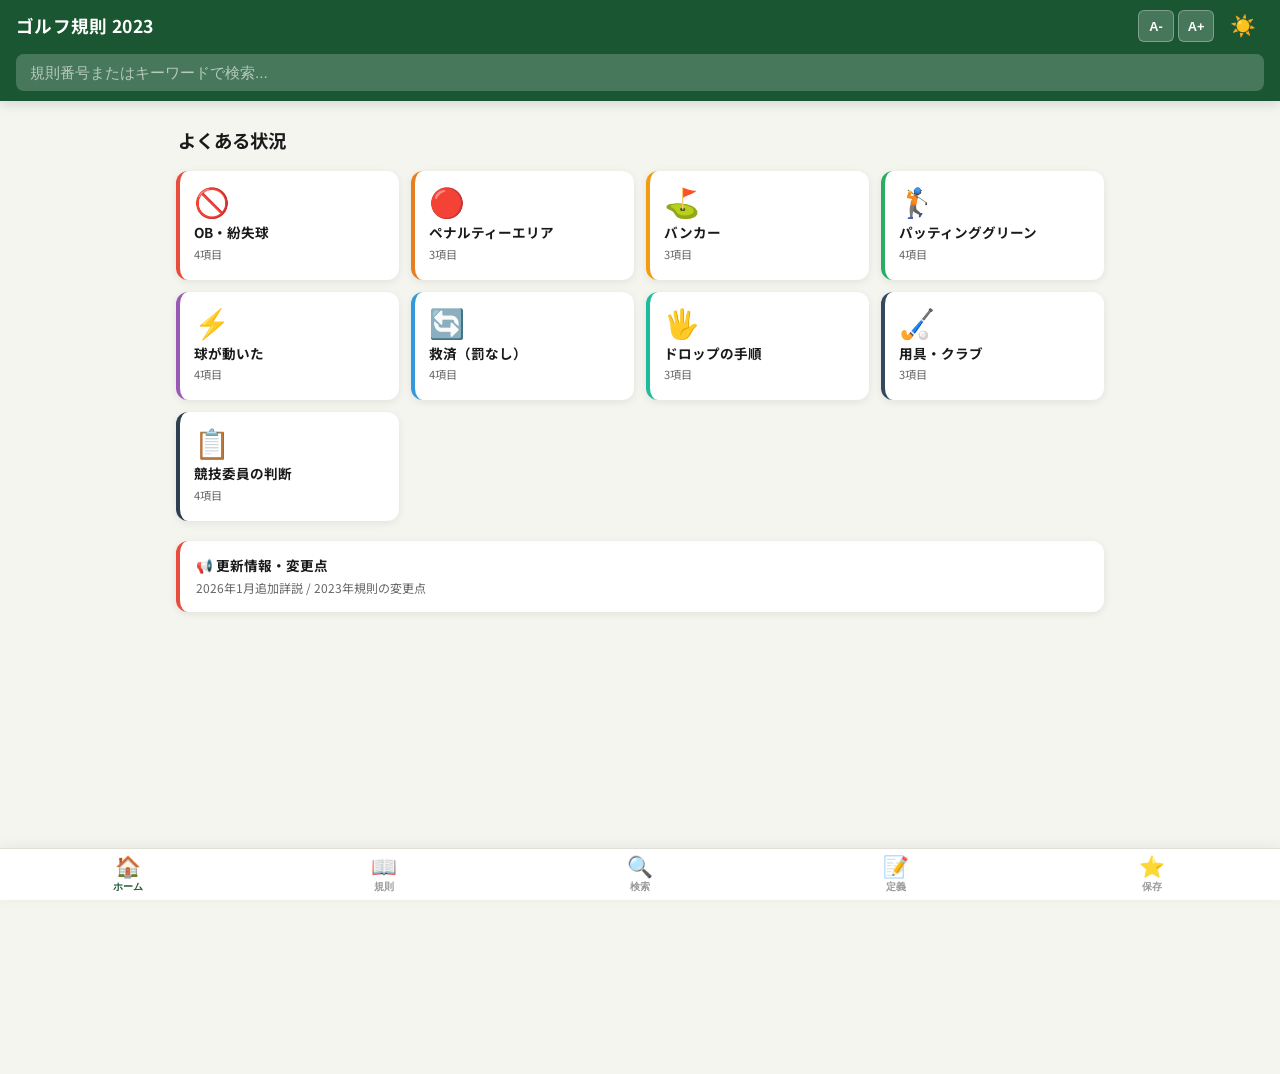
==== index.html @ 46d830b4 "ゴルフ規則2023 オフラインPWA 初回リリース - 規則1〜25の全文、定義集、状況別クイックガイド、更新情報を収録 - 全文検索、ブックマーク、ダークモード、フォントサイズ調整対応 - Serv" ====
<!DOCTYPE html>
<html lang="ja">
<head>
  <meta charset="UTF-8">
  <meta name="viewport" content="width=device-width, initial-scale=1.0, viewport-fit=cover, user-scalable=yes">
  <meta name="apple-mobile-web-app-capable" content="yes">
  <meta name="apple-mobile-web-app-status-bar-style" content="black-translucent">
  <meta name="apple-mobile-web-app-title" content="Golf Rules">
  <meta name="theme-color" content="#1a5632">
  <title>ゴルフ規則 2023</title>
  <link rel="manifest" href="manifest.json">
  <link rel="apple-touch-icon" href="icons/icon-192.png">
  <link rel="preconnect" href="https://fonts.googleapis.com">
  <link rel="preconnect" href="https://fonts.gstatic.com" crossorigin>
  <link href="https://fonts.googleapis.com/css2?family=Noto+Sans+JP:wght@400;600;700;800&display=swap" rel="stylesheet">
  <link rel="stylesheet" href="css/style.css">
</head>
<body>
  <!-- Header -->
  <header class="app-header">
    <div class="header-content">
      <h1 class="header-title">ゴルフ規則 2023</h1>
      <div class="header-controls">
        <div class="font-size-controls" id="fontSizeControls">
          <button class="font-btn" id="fontDecrease" aria-label="文字を小さく">A-</button>
          <button class="font-btn" id="fontIncrease" aria-label="文字を大きく">A+</button>
        </div>
        <button class="header-btn" id="darkModeToggle" aria-label="ダークモード切替">
          <span class="icon">☀️</span>
        </button>
      </div>
    </div>
    <!-- Global Search Bar -->
    <div class="search-container" id="searchContainer">
      <input type="search" id="globalSearch" placeholder="規則番号またはキーワードで検索..." autocomplete="off" enterkeyhint="search">
      <button class="search-clear" id="searchClear" aria-label="クリア">&times;</button>
    </div>
  </header>

  <!-- Main Content Area -->
  <main class="app-main" id="appMain">

    <!-- Home / Quick Guide View -->
    <section class="view active" id="viewHome">
      <h2 class="section-title">よくある状況</h2>
      <div class="quick-grid" id="quickGrid">
        <!-- Populated by JS -->
      </div>
    </section>

    <!-- Rules List View -->
    <section class="view" id="viewRules">
      <h2 class="section-title">規則一覧</h2>
      <div class="rules-list" id="rulesList">
        <!-- Populated by JS -->
      </div>
    </section>

    <!-- Search Results View -->
    <section class="view" id="viewSearch">
      <div class="search-info" id="searchInfo"></div>
      <div class="search-results" id="searchResults">
        <!-- Populated by JS -->
      </div>
    </section>

    <!-- Definitions View -->
    <section class="view" id="viewDefs">
      <h2 class="section-title">定義集</h2>
      <div class="defs-search-wrap">
        <input type="search" id="defsSearch" placeholder="用語を検索..." autocomplete="off">
      </div>
      <div class="defs-list" id="defsList">
        <!-- Populated by JS -->
      </div>
    </section>

    <!-- Bookmarks View -->
    <section class="view" id="viewBookmarks">
      <h2 class="section-title">ブックマーク</h2>
      <div class="bookmarks-list" id="bookmarksList">
        <p class="empty-message">ブックマークはまだありません。<br>規則やガイドの<span class="star-demo">☆</span>をタップして追加できます。</p>
      </div>
    </section>

    <!-- Updates View -->
    <section class="view" id="viewUpdates">
      <h2 class="section-title">更新情報</h2>
      <div class="updates-content" id="updatesContent">
        <!-- Populated by JS -->
      </div>
    </section>

    <!-- Situation Detail Modal -->
    <div class="modal" id="situationModal">
      <div class="modal-content">
        <div class="modal-header">
          <button class="modal-back" id="modalBack" aria-label="戻る">&larr;</button>
          <h3 class="modal-title" id="modalTitle"></h3>
          <button class="modal-bookmark" id="modalBookmark" aria-label="ブックマーク">☆</button>
        </div>
        <div class="modal-body" id="modalBody">
          <!-- Populated by JS -->
        </div>
      </div>
    </div>

    <!-- Rule Detail Modal -->
    <div class="modal" id="ruleModal">
      <div class="modal-content">
        <div class="modal-header">
          <button class="modal-back" id="ruleModalBack" aria-label="戻る">&larr;</button>
          <h3 class="modal-title" id="ruleModalTitle"></h3>
          <button class="modal-bookmark" id="ruleModalBookmark" aria-label="ブックマーク">☆</button>
        </div>
        <div class="modal-body" id="ruleModalBody">
          <!-- Populated by JS -->
        </div>
      </div>
    </div>

  </main>

  <!-- Bottom Navigation -->
  <nav class="bottom-nav" id="bottomNav">
    <button class="nav-item active" data-view="viewHome">
      <span class="nav-icon">🏠</span>
      <span class="nav-label">ホーム</span>
    </button>
    <button class="nav-item" data-view="viewRules">
      <span class="nav-icon">📖</span>
      <span class="nav-label">規則</span>
    </button>
    <button class="nav-item" data-view="viewSearch" id="navSearch">
      <span class="nav-icon">🔍</span>
      <span class="nav-label">検索</span>
    </button>
    <button class="nav-item" data-view="viewDefs">
      <span class="nav-icon">📝</span>
      <span class="nav-label">定義</span>
    </button>
    <button class="nav-item" data-view="viewBookmarks">
      <span class="nav-icon">⭐</span>
      <span class="nav-label">保存</span>
    </button>
  </nav>

  <script src="js/data.js?v=5"></script>
  <script src="js/quickguide.js?v=5"></script>
  <script src="js/search.js?v=5"></script>
  <script src="js/app.js?v=5"></script>
</body>
</html>
---- css/style.css ----
/* ============================================
   ゴルフ規則PWA - Mobile-First CSS
   ============================================ */

:root {
  --primary: #1a5632;
  --primary-light: #2d8a56;
  --primary-dark: #0f3d22;
  --bg: #f5f5f0;
  --bg-card: #ffffff;
  --text: #1a1a1a;
  --text-secondary: #666666;
  --text-muted: #999999;
  --border: #e0e0d8;
  --shadow: 0 2px 8px rgba(0,0,0,0.08);
  --shadow-lg: 0 4px 16px rgba(0,0,0,0.12);
  --radius: 12px;
  --radius-sm: 8px;
  --nav-height: 64px;
  --header-height: 110px;
  --safe-top: env(safe-area-inset-top, 0px);
  --safe-bottom: env(safe-area-inset-bottom, 0px);
}

/* Dark Mode */
[data-theme="dark"] {
  --bg: #1a1a1a;
  --bg-card: #2a2a2a;
  --text: #e8e8e8;
  --text-secondary: #aaaaaa;
  --text-muted: #777777;
  --border: #3a3a3a;
  --shadow: 0 2px 8px rgba(0,0,0,0.3);
  --shadow-lg: 0 4px 16px rgba(0,0,0,0.4);
}

/* Reset */
*, *::before, *::after {
  margin: 0;
  padding: 0;
  box-sizing: border-box;
}

html {
  font-size: 16px;
  -webkit-text-size-adjust: 100%;
}

body {
  font-family: "Noto Sans JP", -apple-system, BlinkMacSystemFont, "Hiragino Sans", "Hiragino Kaku Gothic ProN", "Yu Gothic", sans-serif;
  background: var(--bg);
  color: var(--text);
  line-height: 1.6;
  overflow-x: hidden;
  -webkit-font-smoothing: antialiased;
  padding-top: calc(var(--header-height) + var(--safe-top));
  padding-bottom: calc(var(--nav-height) + var(--safe-bottom));
}

/* ============================================
   Header
   ============================================ */

.app-header {
  position: fixed;
  top: 0;
  left: 0;
  right: 0;
  z-index: 100;
  background: var(--primary);
  color: white;
  padding-top: var(--safe-top);
  box-shadow: 0 2px 12px rgba(0,0,0,0.15);
}

.header-content {
  display: flex;
  align-items: center;
  justify-content: space-between;
  padding: 10px 16px 6px;
}

.header-title {
  font-size: 1.1rem;
  font-weight: 700;
  letter-spacing: 0.02em;
}

.header-controls {
  display: flex;
  align-items: center;
  gap: 8px;
}

.font-size-controls {
  display: flex;
  align-items: center;
  gap: 4px;
}

.font-btn {
  background: rgba(255,255,255,0.2);
  border: 1px solid rgba(255,255,255,0.3);
  color: white;
  font-size: 0.8rem;
  font-weight: 700;
  cursor: pointer;
  padding: 4px 8px;
  border-radius: 6px;
  transition: background 0.2s;
  min-width: 36px;
  min-height: 32px;
  display: flex;
  align-items: center;
  justify-content: center;
}

.font-btn:active {
  background: rgba(255,255,255,0.4);
}

.header-btn {
  background: none;
  border: none;
  color: white;
  font-size: 1.3rem;
  cursor: pointer;
  padding: 4px 8px;
  border-radius: 6px;
  transition: background 0.2s;
}

.header-btn:active {
  background: rgba(255,255,255,0.2);
}

.search-container {
  position: relative;
  padding: 6px 16px 10px;
}

.search-container input {
  width: 100%;
  padding: 10px 40px 10px 14px;
  border: none;
  border-radius: var(--radius-sm);
  font-size: 0.95rem;
  background: rgba(255,255,255,0.2);
  color: white;
  outline: none;
  transition: background 0.2s;
}

.search-container input::placeholder {
  color: rgba(255,255,255,0.6);
}

.search-container input:focus {
  background: rgba(255,255,255,0.3);
}

.search-clear {
  position: absolute;
  right: 24px;
  top: 50%;
  transform: translateY(-50%);
  background: none;
  border: none;
  color: rgba(255,255,255,0.6);
  font-size: 1.4rem;
  cursor: pointer;
  display: none;
  padding: 4px 8px;
}

.search-clear.visible {
  display: block;
}

/* ============================================
   Bottom Navigation
   ============================================ */

.bottom-nav {
  position: fixed;
  bottom: 0;
  left: 0;
  right: 0;
  z-index: 100;
  display: flex;
  background: var(--bg-card);
  border-top: 1px solid var(--border);
  padding-bottom: var(--safe-bottom);
  box-shadow: 0 -2px 12px rgba(0,0,0,0.06);
}

.nav-item {
  flex: 1;
  display: flex;
  flex-direction: column;
  align-items: center;
  justify-content: center;
  padding: 8px 4px 6px;
  border: none;
  background: none;
  color: var(--text-muted);
  cursor: pointer;
  transition: color 0.2s;
  -webkit-tap-highlight-color: transparent;
}

.nav-item.active {
  color: var(--primary);
}

.nav-icon {
  font-size: 1.3rem;
  line-height: 1;
  margin-bottom: 2px;
}

.nav-label {
  font-size: 0.65rem;
  font-weight: 600;
  letter-spacing: 0.02em;
}

/* ============================================
   Views
   ============================================ */

.app-main {
  min-height: 100vh;
}

.view {
  display: none;
  padding: 16px;
  animation: fadeIn 0.2s ease;
}

.view.active {
  display: block;
}

@keyframes fadeIn {
  from { opacity: 0; transform: translateY(8px); }
  to { opacity: 1; transform: translateY(0); }
}

.section-title {
  font-size: 1.15rem;
  font-weight: 700;
  margin-bottom: 16px;
  color: var(--text);
  padding-left: 2px;
}

/* ============================================
   Quick Guide Grid
   ============================================ */

.quick-grid {
  display: grid;
  grid-template-columns: repeat(2, 1fr);
  gap: 12px;
}

.quick-card {
  background: var(--bg-card);
  border-radius: var(--radius);
  padding: 16px 14px;
  box-shadow: var(--shadow);
  cursor: pointer;
  transition: transform 0.15s, box-shadow 0.15s;
  border-left: 4px solid;
  -webkit-tap-highlight-color: transparent;
}

.quick-card:active {
  transform: scale(0.97);
  box-shadow: var(--shadow-lg);
}

.quick-card-icon {
  font-size: 1.8rem;
  margin-bottom: 8px;
  line-height: 1;
}

.quick-card-title {
  font-size: 0.85rem;
  font-weight: 700;
  color: var(--text);
  line-height: 1.3;
}

.quick-card-count {
  font-size: 0.7rem;
  color: var(--text-secondary);
  margin-top: 4px;
}

/* Updates link at bottom of home */
.home-updates-link {
  display: block;
  margin-top: 20px;
  padding: 14px 16px;
  background: var(--bg-card);
  border-radius: var(--radius);
  box-shadow: var(--shadow);
  text-decoration: none;
  color: var(--text);
  border-left: 4px solid #e74c3c;
  cursor: pointer;
  -webkit-tap-highlight-color: transparent;
}

.home-updates-link:active {
  transform: scale(0.98);
}

.home-updates-title {
  font-size: 0.85rem;
  font-weight: 700;
}

.home-updates-desc {
  font-size: 0.75rem;
  color: var(--text-secondary);
  margin-top: 2px;
}

/* ============================================
   Situation List (within a category)
   ============================================ */

.situation-list {
  display: flex;
  flex-direction: column;
  gap: 10px;
}

.situation-item {
  background: var(--bg-card);
  border-radius: var(--radius);
  padding: 14px 16px;
  box-shadow: var(--shadow);
  cursor: pointer;
  transition: transform 0.15s;
  -webkit-tap-highlight-color: transparent;
}

.situation-item:active {
  transform: scale(0.98);
}

.situation-question {
  font-size: 0.9rem;
  font-weight: 600;
  color: var(--text);
  margin-bottom: 4px;
}

.situation-rule-ref {
  font-size: 0.75rem;
  color: var(--primary-light);
  font-weight: 600;
}

/* ============================================
   Rules List
   ============================================ */

.rules-group {
  margin-bottom: 20px;
}

.rules-group-title {
  font-size: 0.8rem;
  font-weight: 700;
  color: var(--primary);
  text-transform: uppercase;
  letter-spacing: 0.05em;
  margin-bottom: 8px;
  padding-left: 4px;
}

.rule-item {
  background: var(--bg-card);
  border-radius: var(--radius-sm);
  margin-bottom: 6px;
  box-shadow: var(--shadow);
  overflow: hidden;
}

.rule-header {
  display: flex;
  align-items: center;
  padding: 12px 14px;
  cursor: pointer;
  -webkit-tap-highlight-color: transparent;
  gap: 10px;
}

.rule-header:active {
  background: rgba(0,0,0,0.03);
}

.rule-number {
  font-size: 1.1rem;
  font-weight: 800;
  color: var(--primary);
  min-width: 32px;
}

.rule-title {
  font-size: 0.82rem;
  font-weight: 600;
  color: var(--text);
  flex: 1;
  line-height: 1.4;
}

.rule-arrow {
  color: var(--text-muted);
  font-size: 0.8rem;
  transition: transform 0.2s;
}

.rule-item.expanded .rule-arrow {
  transform: rotate(90deg);
}

.rule-subsections {
  display: none;
  padding: 0 14px 12px;
  border-top: 1px solid var(--border);
}

.rule-item.expanded .rule-subsections {
  display: block;
}

.subsection-item {
  padding: 10px 0;
  border-bottom: 1px solid var(--border);
  cursor: pointer;
  -webkit-tap-highlight-color: transparent;
}

.subsection-item:last-child {
  border-bottom: none;
}

.subsection-item:active {
  background: rgba(0,0,0,0.02);
}

.subsection-number {
  font-size: 0.75rem;
  font-weight: 700;
  color: var(--primary-light);
}

.subsection-title {
  font-size: 0.8rem;
  color: var(--text);
  margin-top: 2px;
}

/* ============================================
   Search Results
   ============================================ */

.search-info {
  padding: 8px 4px 12px;
  font-size: 0.8rem;
  color: var(--text-secondary);
}

.search-results {
  display: flex;
  flex-direction: column;
  gap: 10px;
}

.search-result-item {
  background: var(--bg-card);
  border-radius: var(--radius-sm);
  padding: 14px 16px;
  box-shadow: var(--shadow);
  cursor: pointer;
  -webkit-tap-highlight-color: transparent;
}

.search-result-item:active {
  transform: scale(0.98);
}

.search-result-type {
  font-size: 0.65rem;
  font-weight: 700;
  text-transform: uppercase;
  color: white;
  background: var(--primary);
  padding: 2px 8px;
  border-radius: 4px;
  display: inline-block;
  margin-bottom: 6px;
}

.search-result-type.type-guide {
  background: #e67e22;
}

.search-result-type.type-def {
  background: #9b59b6;
}

.search-result-type.type-update {
  background: #e74c3c;
}

.search-result-title {
  font-size: 0.9rem;
  font-weight: 600;
  color: var(--text);
  margin-bottom: 4px;
}

.search-result-excerpt {
  font-size: 0.78rem;
  color: var(--text-secondary);
  line-height: 1.5;
}

.search-result-excerpt mark {
  background: #fff3cd;
  color: var(--text);
  padding: 0 2px;
  border-radius: 2px;
}

[data-theme="dark"] .search-result-excerpt mark {
  background: #5a4a00;
  color: #ffd;
}

.search-history {
  margin-top: 20px;
}

.search-history-title {
  font-size: 0.8rem;
  font-weight: 600;
  color: var(--text-secondary);
  margin-bottom: 8px;
}

.search-history-items {
  display: flex;
  flex-wrap: wrap;
  gap: 8px;
}

.search-history-chip {
  background: var(--bg-card);
  border: 1px solid var(--border);
  border-radius: 20px;
  padding: 6px 14px;
  font-size: 0.8rem;
  color: var(--text);
  cursor: pointer;
  -webkit-tap-highlight-color: transparent;
}

.search-history-chip:active {
  background: var(--primary);
  color: white;
}

/* ============================================
   Definitions
   ============================================ */

.defs-search-wrap {
  margin-bottom: 16px;
}

.defs-search-wrap input {
  width: 100%;
  padding: 10px 14px;
  border: 1px solid var(--border);
  border-radius: var(--radius-sm);
  font-size: 0.9rem;
  background: var(--bg-card);
  color: var(--text);
  outline: none;
}

.defs-search-wrap input:focus {
  border-color: var(--primary);
}

.def-item {
  background: var(--bg-card);
  border-radius: var(--radius-sm);
  margin-bottom: 8px;
  box-shadow: var(--shadow);
  overflow: hidden;
}

.def-header {
  padding: 12px 14px;
  cursor: pointer;
  display: flex;
  justify-content: space-between;
  align-items: center;
  -webkit-tap-highlight-color: transparent;
}

.def-header:active {
  background: rgba(0,0,0,0.03);
}

.def-term {
  font-size: 0.9rem;
  font-weight: 700;
  color: var(--text);
}

.def-arrow {
  color: var(--text-muted);
  font-size: 0.8rem;
  transition: transform 0.2s;
}

.def-item.expanded .def-arrow {
  transform: rotate(90deg);
}

.def-body {
  display: none;
  padding: 0 14px 14px;
  border-top: 1px solid var(--border);
}

.def-item.expanded .def-body {
  display: block;
}

.def-body p {
  font-size: 0.82rem;
  color: var(--text-secondary);
  line-height: 1.6;
  padding-top: 10px;
}

/* ============================================
   Bookmarks
   ============================================ */

.empty-message {
  text-align: center;
  color: var(--text-muted);
  font-size: 0.85rem;
  padding: 40px 20px;
  line-height: 1.8;
}

.star-demo {
  font-size: 1.1rem;
}

.bookmark-item {
  background: var(--bg-card);
  border-radius: var(--radius-sm);
  margin-bottom: 8px;
  padding: 14px 16px;
  box-shadow: var(--shadow);
  display: flex;
  align-items: center;
  gap: 12px;
  cursor: pointer;
  -webkit-tap-highlight-color: transparent;
}

.bookmark-item:active {
  transform: scale(0.98);
}

.bookmark-icon {
  font-size: 1.3rem;
}

.bookmark-info {
  flex: 1;
}

.bookmark-title {
  font-size: 0.85rem;
  font-weight: 600;
  color: var(--text);
}

.bookmark-sub {
  font-size: 0.72rem;
  color: var(--text-secondary);
  margin-top: 2px;
}

.bookmark-remove {
  background: none;
  border: none;
  color: var(--text-muted);
  font-size: 1.2rem;
  cursor: pointer;
  padding: 4px 8px;
}

/* ============================================
   Updates
   ============================================ */

.updates-section {
  margin-bottom: 24px;
}

.updates-section-title {
  font-size: 0.95rem;
  font-weight: 700;
  color: var(--primary);
  margin-bottom: 12px;
  padding-bottom: 6px;
  border-bottom: 2px solid var(--primary);
}

.update-item {
  background: var(--bg-card);
  border-radius: var(--radius-sm);
  margin-bottom: 8px;
  padding: 12px 14px;
  box-shadow: var(--shadow);
}

.update-rule {
  font-size: 0.75rem;
  font-weight: 700;
  color: var(--primary-light);
}

.update-title {
  font-size: 0.85rem;
  font-weight: 600;
  color: var(--text);
  margin: 4px 0;
}

.update-summary {
  font-size: 0.78rem;
  color: var(--text-secondary);
  line-height: 1.5;
}

.update-date {
  font-size: 0.7rem;
  color: #e74c3c;
  font-weight: 600;
  margin-top: 6px;
}

/* ============================================
   Modals
   ============================================ */

.modal {
  display: none;
  position: fixed;
  top: 0;
  left: 0;
  right: 0;
  bottom: 0;
  z-index: 200;
  background: var(--bg);
  overflow-y: auto;
  -webkit-overflow-scrolling: touch;
  animation: slideIn 0.25s ease;
}

#ruleModal {
  z-index: 210;
}

.modal.active {
  display: block;
}

@keyframes slideIn {
  from { transform: translateX(100%); }
  to { transform: translateX(0); }
}

.modal-content {
  min-height: 100vh;
}

.modal-header {
  position: sticky;
  top: 0;
  z-index: 10;
  display: flex;
  align-items: center;
  gap: 8px;
  padding: 12px 16px;
  padding-top: calc(12px + var(--safe-top));
  background: var(--primary);
  color: white;
}

.modal-back {
  background: none;
  border: none;
  color: white;
  font-size: 1.4rem;
  cursor: pointer;
  padding: 4px 8px;
  border-radius: 6px;
}

.modal-back:active {
  background: rgba(255,255,255,0.2);
}

.modal-title {
  flex: 1;
  font-size: 0.95rem;
  font-weight: 700;
  line-height: 1.3;
}

.modal-bookmark {
  background: none;
  border: none;
  color: white;
  font-size: 1.4rem;
  cursor: pointer;
  padding: 4px 8px;
}

.modal-bookmark.bookmarked {
  color: #ffd700;
}

.modal-body {
  padding: 20px 16px 40px;
}

/* Situation detail content */
.detail-answer {
  background: var(--bg-card);
  border-radius: var(--radius);
  padding: 16px;
  margin-bottom: 16px;
  box-shadow: var(--shadow);
  border-left: 4px solid var(--primary);
}

.detail-answer-label {
  font-size: 0.7rem;
  font-weight: 700;
  color: var(--primary);
  text-transform: uppercase;
  letter-spacing: 0.05em;
  margin-bottom: 6px;
}

.detail-answer-text {
  font-size: 0.9rem;
  font-weight: 600;
  color: var(--text);
  line-height: 1.5;
}

.detail-procedure {
  background: var(--bg-card);
  border-radius: var(--radius);
  padding: 16px;
  margin-bottom: 16px;
  box-shadow: var(--shadow);
}

.detail-procedure-label {
  font-size: 0.7rem;
  font-weight: 700;
  color: #e67e22;
  text-transform: uppercase;
  letter-spacing: 0.05em;
  margin-bottom: 8px;
}

.detail-procedure-text {
  font-size: 0.82rem;
  color: var(--text);
  line-height: 1.8;
  white-space: pre-line;
}

.detail-rule-link {
  display: inline-block;
  background: var(--primary);
  color: white;
  padding: 10px 20px;
  border-radius: var(--radius-sm);
  font-size: 0.85rem;
  font-weight: 600;
  text-decoration: none;
  cursor: pointer;
  -webkit-tap-highlight-color: transparent;
  border: none;
  margin-top: 8px;
}

.detail-rule-link:active {
  background: var(--primary-dark);
}

/* Rule detail content */
.rule-detail-section {
  margin-bottom: 20px;
}

.rule-detail-number {
  font-size: 0.8rem;
  font-weight: 700;
  color: var(--primary-light);
  margin-bottom: 4px;
}

.rule-detail-title {
  font-size: 0.95rem;
  font-weight: 700;
  color: var(--text);
  margin-bottom: 8px;
}

.rule-detail-content {
  font-size: 0.82rem;
  color: var(--text-secondary);
  line-height: 1.7;
  white-space: pre-line;
}

/* ============================================
   Scrollbar
   ============================================ */

::-webkit-scrollbar {
  width: 4px;
}

::-webkit-scrollbar-track {
  background: transparent;
}

::-webkit-scrollbar-thumb {
  background: var(--text-muted);
  border-radius: 2px;
}

/* ============================================
   Responsive - Tablet/Desktop
   ============================================ */

@media (min-width: 768px) {
  .quick-grid {
    grid-template-columns: repeat(3, 1fr);
    max-width: 800px;
    margin: 0 auto;
  }

  .app-main {
    max-width: 800px;
    margin: 0 auto;
  }

  .modal-body {
    max-width: 700px;
    margin: 0 auto;
  }
}

@media (min-width: 1024px) {
  .quick-grid {
    grid-template-columns: repeat(4, 1fr);
    max-width: 960px;
  }

  .app-main {
    max-width: 960px;
  }
}
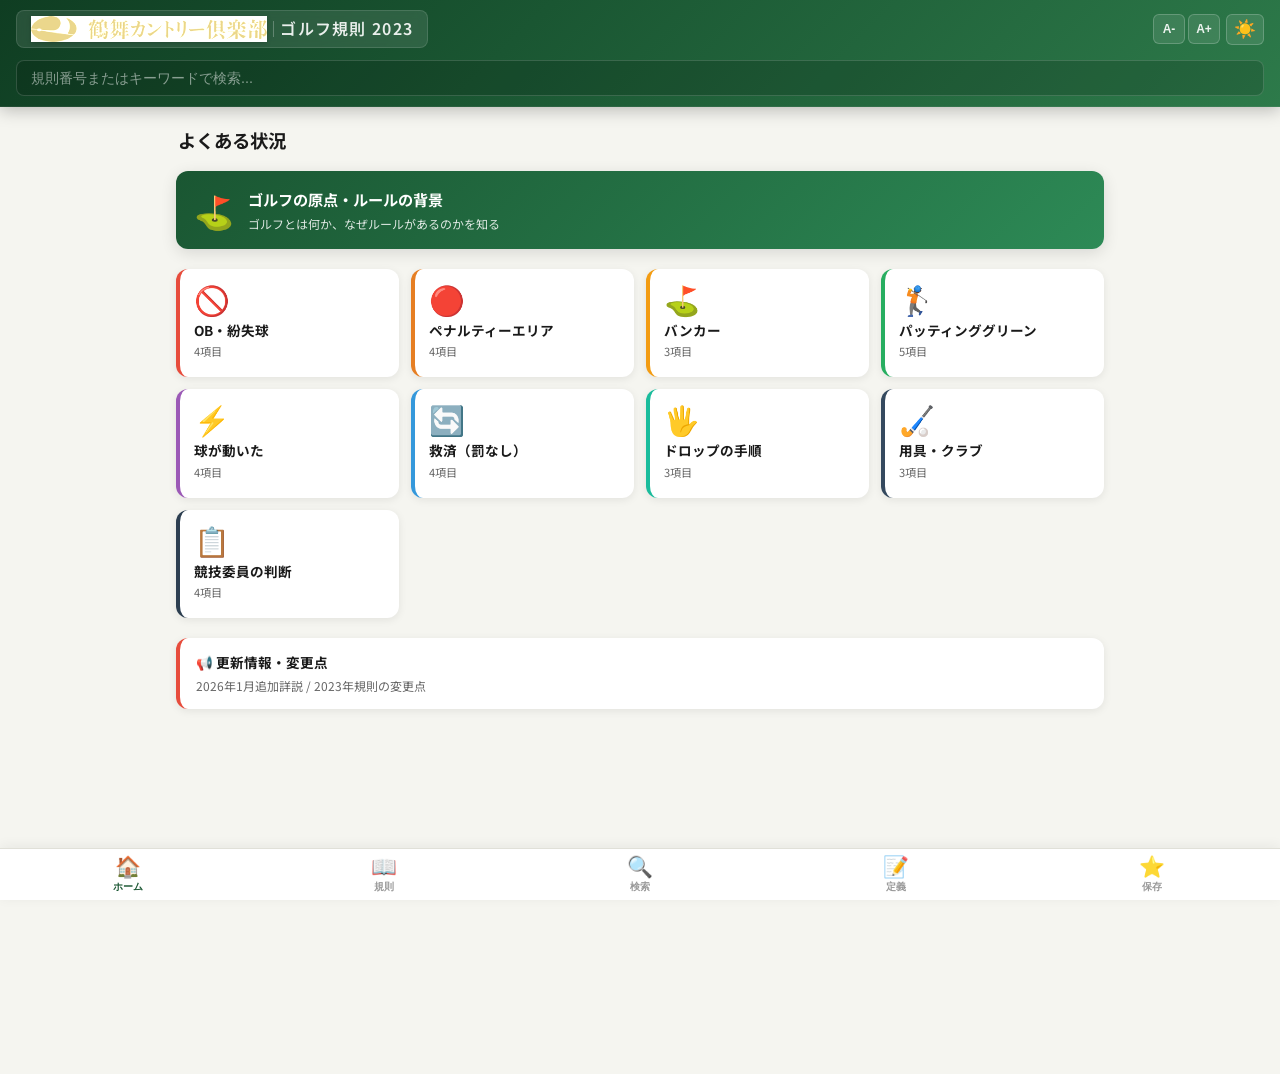
==== commit 493d8325: "ロゴ追加・ヘッダー改善・補足ノート・ゴルフの原点ページ追加 - 鶴舞CC ロゴをヘッダーに追加（レスポンシブ対応） - ヘッダーデザインをグラデーション＋グラスモーフィズムに改善 - 競技委員向け補足" ====
--- a/index.html
+++ b/index.html
@@ -13,13 +13,17 @@
   <link rel="preconnect" href="https://fonts.googleapis.com">
   <link rel="preconnect" href="https://fonts.gstatic.com" crossorigin>
   <link href="https://fonts.googleapis.com/css2?family=Noto+Sans+JP:wght@400;600;700;800&display=swap" rel="stylesheet">
-  <link rel="stylesheet" href="css/style.css">
+  <link rel="stylesheet" href="css/style.css?v=7">
 </head>
 <body>
   <!-- Header -->
   <header class="app-header">
     <div class="header-content">
-      <h1 class="header-title">ゴルフ規則 2023</h1>
+      <div class="header-logo-wrap">
+        <img src="icons/logo.png" alt="鶴舞カントリー倶楽部" class="header-logo">
+        <span class="header-divider"></span>
+        <h1 class="header-title">ゴルフ規則 2023</h1>
+      </div>
       <div class="header-controls">
         <div class="font-size-controls" id="fontSizeControls">
           <button class="font-btn" id="fontDecrease" aria-label="文字を小さく">A-</button>
@@ -145,9 +149,9 @@
     </button>
   </nav>
 
-  <script src="js/data.js?v=5"></script>
-  <script src="js/quickguide.js?v=5"></script>
-  <script src="js/search.js?v=5"></script>
-  <script src="js/app.js?v=5"></script>
+  <script src="js/data.js?v=7"></script>
+  <script src="js/quickguide.js?v=7"></script>
+  <script src="js/search.js?v=7"></script>
+  <script src="js/app.js?v=7"></script>
 </body>
 </html>
--- a/css/style.css
+++ b/css/style.css
@@ -67,96 +67,161 @@
   left: 0;
   right: 0;
   z-index: 100;
-  background: var(--primary);
+  background: linear-gradient(135deg, #0f3d22 0%, #1a5632 40%, #2d7a4a 100%);
   color: white;
   padding-top: var(--safe-top);
-  box-shadow: 0 2px 12px rgba(0,0,0,0.15);
+  box-shadow: 0 3px 16px rgba(0,0,0,0.25);
+  border-bottom: 1px solid rgba(255,255,255,0.08);
 }
 
 .header-content {
   display: flex;
   align-items: center;
   justify-content: space-between;
-  padding: 10px 16px 6px;
+  padding: 10px 16px 8px;
+  gap: 10px;
+}
+
+.header-logo-wrap {
+  display: flex;
+  align-items: center;
+  gap: 6px;
+  padding: 4px 10px;
+  background: rgba(255,255,255,0.1);
+  border-radius: 8px;
+  border: 1px solid rgba(255,255,255,0.12);
+  backdrop-filter: blur(4px);
+  -webkit-backdrop-filter: blur(4px);
+}
+
+.header-logo {
+  height: 22px;
+  width: auto;
+  flex-shrink: 0;
+  filter: brightness(1.15) drop-shadow(0 1px 2px rgba(0,0,0,0.2));
 }
 
 .header-title {
-  font-size: 1.1rem;
-  font-weight: 700;
-  letter-spacing: 0.02em;
+  font-size: 0.75rem;
+  font-weight: 600;
+  letter-spacing: 0.06em;
+  white-space: nowrap;
+  flex-shrink: 0;
+  display: none;
+  color: rgba(255,255,255,0.9);
+}
+
+.header-divider {
+  width: 1px;
+  height: 16px;
+  background: rgba(255,255,255,0.25);
+  flex-shrink: 0;
+  display: none;
+}
+
+@media (min-width: 480px) {
+  .header-logo {
+    height: 26px;
+  }
+  .header-logo-wrap {
+    padding: 5px 14px;
+  }
+  .header-divider {
+    display: block;
+  }
+  .header-title {
+    display: block;
+    font-size: 0.85rem;
+  }
+}
+
+@media (min-width: 640px) {
+  .header-title {
+    font-size: 1rem;
+    letter-spacing: 0.08em;
+  }
 }
 
 .header-controls {
   display: flex;
   align-items: center;
-  gap: 8px;
+  gap: 6px;
 }
 
 .font-size-controls {
   display: flex;
   align-items: center;
-  gap: 4px;
+  gap: 3px;
 }
 
 .font-btn {
-  background: rgba(255,255,255,0.2);
-  border: 1px solid rgba(255,255,255,0.3);
-  color: white;
-  font-size: 0.8rem;
-  font-weight: 700;
-  cursor: pointer;
-  padding: 4px 8px;
+  background: rgba(255,255,255,0.1);
+  border: 1px solid rgba(255,255,255,0.2);
+  color: rgba(255,255,255,0.9);
+  font-size: 0.75rem;
+  font-weight: 700;
+  cursor: pointer;
+  padding: 4px 7px;
   border-radius: 6px;
-  transition: background 0.2s;
-  min-width: 36px;
-  min-height: 32px;
+  transition: all 0.2s;
+  min-width: 32px;
+  min-height: 30px;
   display: flex;
   align-items: center;
   justify-content: center;
 }
 
 .font-btn:active {
-  background: rgba(255,255,255,0.4);
+  background: rgba(255,255,255,0.3);
+  transform: scale(0.95);
 }
 
 .header-btn {
-  background: none;
-  border: none;
+  background: rgba(255,255,255,0.1);
+  border: 1px solid rgba(255,255,255,0.2);
   color: white;
-  font-size: 1.3rem;
-  cursor: pointer;
-  padding: 4px 8px;
+  font-size: 1.1rem;
+  cursor: pointer;
+  padding: 4px 7px;
   border-radius: 6px;
-  transition: background 0.2s;
+  transition: all 0.2s;
+  min-width: 32px;
+  min-height: 30px;
+  display: flex;
+  align-items: center;
+  justify-content: center;
 }
 
 .header-btn:active {
-  background: rgba(255,255,255,0.2);
+  background: rgba(255,255,255,0.3);
+  transform: scale(0.95);
 }
 
 .search-container {
   position: relative;
-  padding: 6px 16px 10px;
+  padding: 4px 16px 10px;
 }
 
 .search-container input {
   width: 100%;
-  padding: 10px 40px 10px 14px;
-  border: none;
+  padding: 9px 40px 9px 14px;
+  border: 1px solid rgba(255,255,255,0.15);
   border-radius: var(--radius-sm);
-  font-size: 0.95rem;
-  background: rgba(255,255,255,0.2);
+  font-size: 0.9rem;
+  background: rgba(0,0,0,0.15);
   color: white;
   outline: none;
-  transition: background 0.2s;
+  transition: all 0.2s;
 }
 
 .search-container input::placeholder {
-  color: rgba(255,255,255,0.6);
+  color: rgba(255,255,255,0.5);
 }
 
 .search-container input:focus {
-  background: rgba(255,255,255,0.3);
+  background: rgba(0,0,0,0.25);
+  border-color: rgba(255,255,255,0.3);
+  box-shadow: 0 0 0 2px rgba(255,255,255,0.08);
 }
 
 .search-clear {
@@ -299,6 +364,47 @@
   font-size: 0.7rem;
   color: var(--text-secondary);
   margin-top: 4px;
+}
+
+/* Philosophy link at top of home */
+.home-philosophy-link {
+  display: flex;
+  align-items: center;
+  gap: 14px;
+  margin-bottom: 20px;
+  padding: 16px 18px;
+  background: linear-gradient(135deg, #1a5632 0%, #2d8a56 100%);
+  border-radius: var(--radius);
+  box-shadow: var(--shadow-lg);
+  cursor: pointer;
+  -webkit-tap-highlight-color: transparent;
+  color: white;
+  transition: transform 0.15s;
+}
+
+.home-philosophy-link:active {
+  transform: scale(0.98);
+}
+
+.home-philosophy-icon {
+  font-size: 2rem;
+  line-height: 1;
+  flex-shrink: 0;
+}
+
+.home-philosophy-body {
+  flex: 1;
+}
+
+.home-philosophy-title {
+  font-size: 0.95rem;
+  font-weight: 700;
+  margin-bottom: 2px;
+}
+
+.home-philosophy-desc {
+  font-size: 0.75rem;
+  opacity: 0.85;
 }
 
 /* Updates link at bottom of home */
@@ -906,6 +1012,38 @@
   white-space: pre-line;
 }
 
+.detail-notes {
+  background: #fff8e1;
+  border: 1px solid #ffe082;
+  border-left: 4px solid #ffa000;
+  border-radius: var(--radius-sm);
+  padding: 12px 14px;
+  margin-bottom: 16px;
+}
+
+[data-theme="dark"] .detail-notes {
+  background: #3e2e00;
+  border-color: #6d5200;
+}
+
+.detail-notes-label {
+  font-size: 0.8rem;
+  font-weight: 700;
+  color: #e65100;
+  margin-bottom: 6px;
+}
+
+[data-theme="dark"] .detail-notes-label {
+  color: #ffab40;
+}
+
+.detail-notes-text {
+  font-size: 0.8rem;
+  color: var(--text);
+  line-height: 1.7;
+  white-space: pre-line;
+}
+
 .detail-rule-link {
   display: inline-block;
   background: var(--primary);
@@ -925,6 +1063,116 @@
   background: var(--primary-dark);
 }
 
+/* Philosophy page content */
+.philosophy-intro {
+  font-size: 0.85rem;
+  color: var(--text-secondary);
+  line-height: 1.7;
+  margin-bottom: 24px;
+  padding: 14px 16px;
+  background: var(--bg-card);
+  border-radius: var(--radius);
+  box-shadow: var(--shadow);
+  border-left: 4px solid var(--primary);
+}
+
+.philosophy-section {
+  background: var(--bg-card);
+  border-radius: var(--radius);
+  padding: 18px 16px;
+  margin-bottom: 16px;
+  box-shadow: var(--shadow);
+}
+
+.philosophy-section-number {
+  display: inline-flex;
+  align-items: center;
+  justify-content: center;
+  width: 28px;
+  height: 28px;
+  background: var(--primary);
+  color: white;
+  border-radius: 50%;
+  font-size: 0.85rem;
+  font-weight: 700;
+  margin-bottom: 10px;
+}
+
+.philosophy-section-title {
+  font-size: 1rem;
+  font-weight: 700;
+  color: var(--text);
+  margin-bottom: 12px;
+}
+
+.philosophy-section-body {
+  font-size: 0.82rem;
+  color: var(--text-secondary);
+  line-height: 1.8;
+}
+
+.philosophy-section-body p {
+  margin-bottom: 10px;
+}
+
+.philosophy-section-body p:last-child {
+  margin-bottom: 0;
+}
+
+.philosophy-section-body strong {
+  color: var(--text);
+  font-weight: 700;
+}
+
+.philosophy-subsection {
+  background: var(--bg-card);
+  border-radius: var(--radius);
+  padding: 16px;
+  margin-bottom: 12px;
+  margin-left: 12px;
+  box-shadow: var(--shadow);
+  border-left: 3px solid var(--primary-light);
+}
+
+.philosophy-sub-title {
+  font-size: 0.9rem;
+  font-weight: 700;
+  color: var(--primary);
+  margin-bottom: 10px;
+}
+
+.philosophy-rule-btn {
+  display: inline-block;
+  background: var(--primary);
+  color: white;
+  padding: 8px 16px;
+  border-radius: var(--radius-sm);
+  font-size: 0.8rem;
+  font-weight: 600;
+  cursor: pointer;
+  -webkit-tap-highlight-color: transparent;
+  border: none;
+  margin-top: 12px;
+  transition: background 0.2s;
+}
+
+.philosophy-rule-btn:active {
+  background: var(--primary-dark);
+}
+
+.philosophy-footer {
+  font-size: 0.82rem;
+  color: var(--text-secondary);
+  line-height: 1.7;
+  margin-top: 24px;
+  padding: 14px 16px;
+  background: var(--bg-card);
+  border-radius: var(--radius);
+  box-shadow: var(--shadow);
+  border-left: 4px solid #e67e22;
+  font-style: italic;
+}
+
 /* Rule detail content */
 .rule-detail-section {
   margin-bottom: 20px;
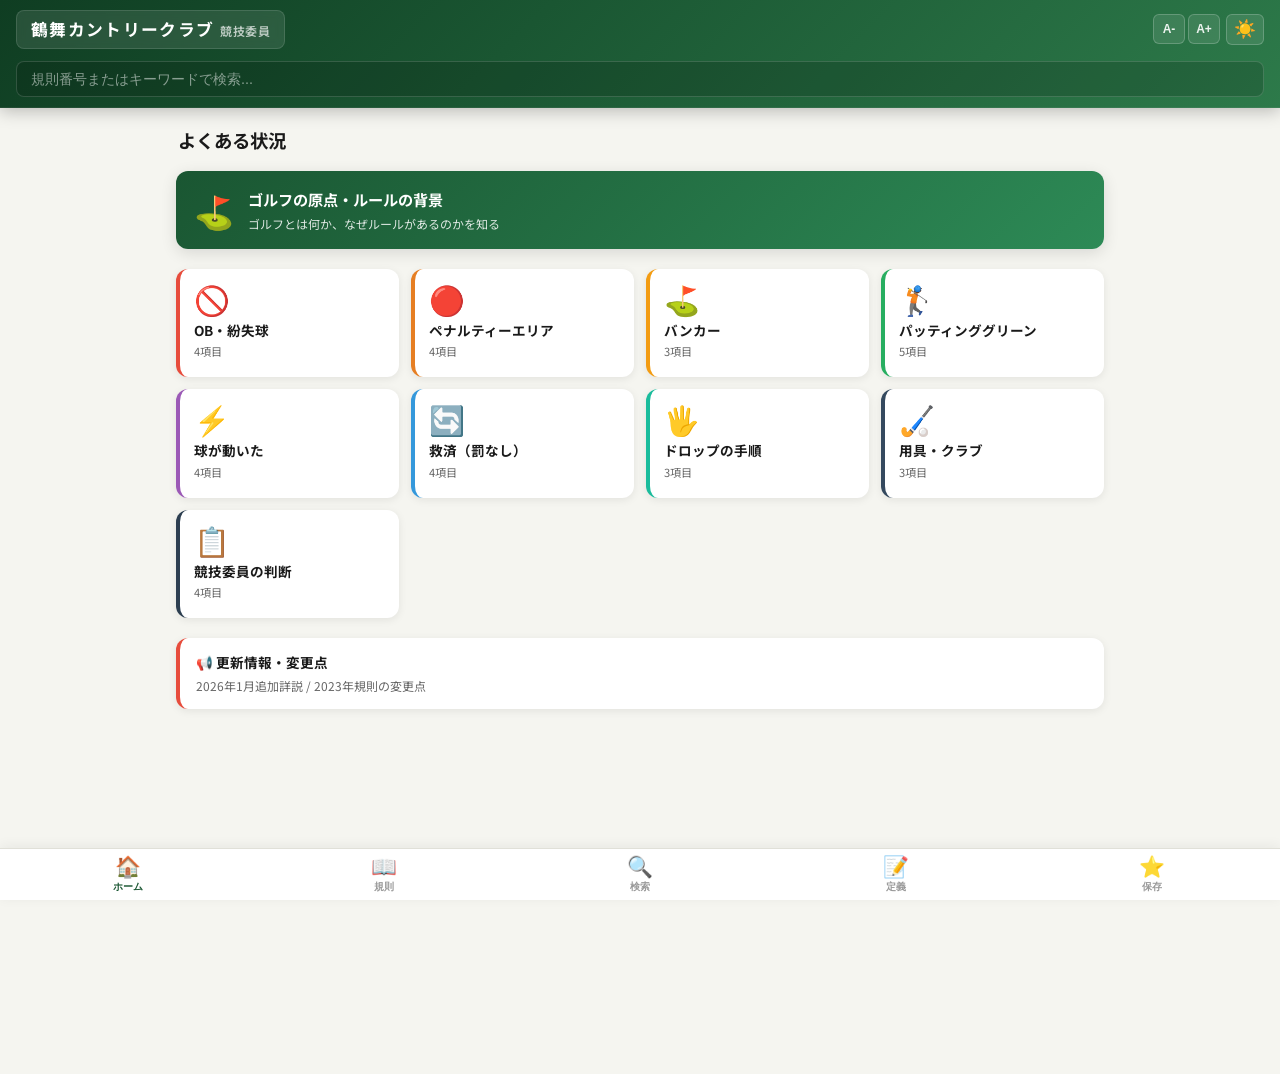
==== commit 008d0515: "ヘッダーをテキスト表示に変更（鶴舞カントリークラブ 競技委員） ロゴ画像を削除し、テキストのみのヘッダーに変更。  Co-Authored-By: Claude Opus 4.6 <noreply@a" ====
--- a/index.html
+++ b/index.html
@@ -13,16 +13,14 @@
   <link rel="preconnect" href="https://fonts.googleapis.com">
   <link rel="preconnect" href="https://fonts.gstatic.com" crossorigin>
   <link href="https://fonts.googleapis.com/css2?family=Noto+Sans+JP:wght@400;600;700;800&display=swap" rel="stylesheet">
-  <link rel="stylesheet" href="css/style.css?v=7">
+  <link rel="stylesheet" href="css/style.css?v=8">
 </head>
 <body>
   <!-- Header -->
   <header class="app-header">
     <div class="header-content">
       <div class="header-logo-wrap">
-        <img src="icons/logo.png" alt="鶴舞カントリー倶楽部" class="header-logo">
-        <span class="header-divider"></span>
-        <h1 class="header-title">ゴルフ規則 2023</h1>
+        <h1 class="header-title">鶴舞カントリークラブ<span class="header-subtitle">競技委員</span></h1>
       </div>
       <div class="header-controls">
         <div class="font-size-controls" id="fontSizeControls">
--- a/css/style.css
+++ b/css/style.css
@@ -84,8 +84,8 @@
 
 .header-logo-wrap {
   display: flex;
-  align-items: center;
-  gap: 6px;
+  align-items: baseline;
+  gap: 0;
   padding: 4px 10px;
   background: rgba(255,255,255,0.1);
   border-radius: 8px;
@@ -94,51 +94,41 @@
   -webkit-backdrop-filter: blur(4px);
 }
 
-.header-logo {
-  height: 22px;
-  width: auto;
-  flex-shrink: 0;
-  filter: brightness(1.15) drop-shadow(0 1px 2px rgba(0,0,0,0.2));
-}
-
 .header-title {
-  font-size: 0.75rem;
-  font-weight: 600;
+  font-size: 0.85rem;
+  font-weight: 700;
   letter-spacing: 0.06em;
   white-space: nowrap;
-  flex-shrink: 0;
-  display: none;
-  color: rgba(255,255,255,0.9);
-}
-
-.header-divider {
-  width: 1px;
-  height: 16px;
-  background: rgba(255,255,255,0.25);
-  flex-shrink: 0;
-  display: none;
+  color: white;
+}
+
+.header-subtitle {
+  font-size: 0.65rem;
+  font-weight: 600;
+  color: rgba(255,255,255,0.7);
+  margin-left: 6px;
+  letter-spacing: 0.04em;
 }
 
 @media (min-width: 480px) {
-  .header-logo {
-    height: 26px;
-  }
   .header-logo-wrap {
     padding: 5px 14px;
   }
-  .header-divider {
-    display: block;
+  .header-title {
+    font-size: 0.95rem;
   }
-  .header-title {
-    display: block;
-    font-size: 0.85rem;
+  .header-subtitle {
+    font-size: 0.7rem;
   }
 }
 
 @media (min-width: 640px) {
   .header-title {
-    font-size: 1rem;
+    font-size: 1.05rem;
     letter-spacing: 0.08em;
+  }
+  .header-subtitle {
+    font-size: 0.75rem;
   }
 }
 
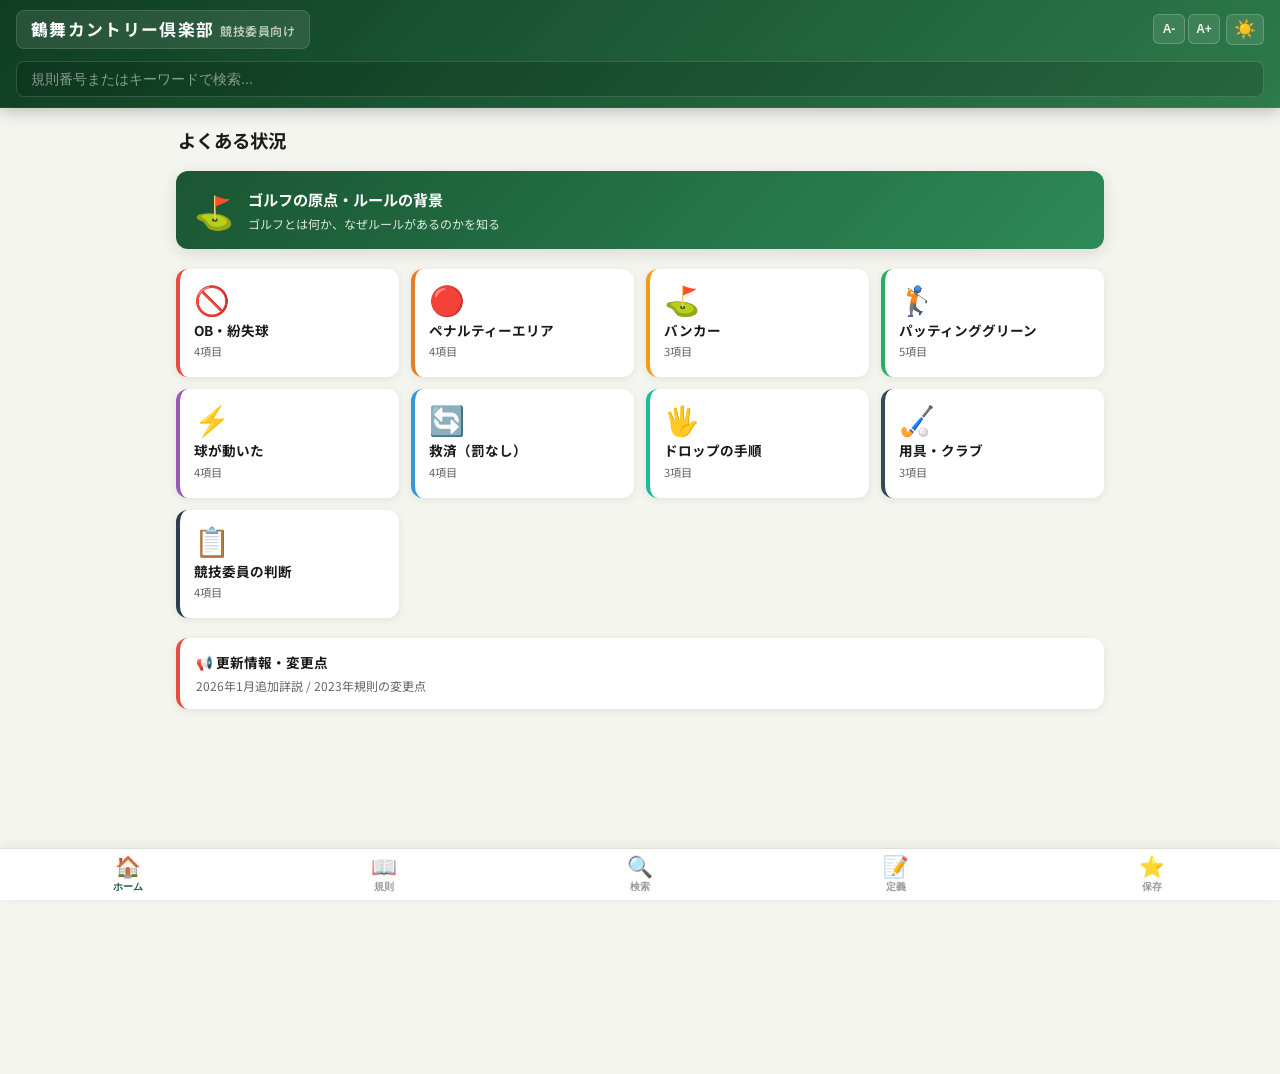
==== commit a67289d0: "ヘッダーを「鶴舞カントリー倶楽部 競技委員向け」に修正 Co-Authored-By: Claude Opus 4.6 <noreply@anthropic.com>" ====
--- a/index.html
+++ b/index.html
@@ -20,7 +20,7 @@
   <header class="app-header">
     <div class="header-content">
       <div class="header-logo-wrap">
-        <h1 class="header-title">鶴舞カントリークラブ<span class="header-subtitle">競技委員</span></h1>
+        <h1 class="header-title">鶴舞カントリー倶楽部<span class="header-subtitle">競技委員向け</span></h1>
       </div>
       <div class="header-controls">
         <div class="font-size-controls" id="fontSizeControls">
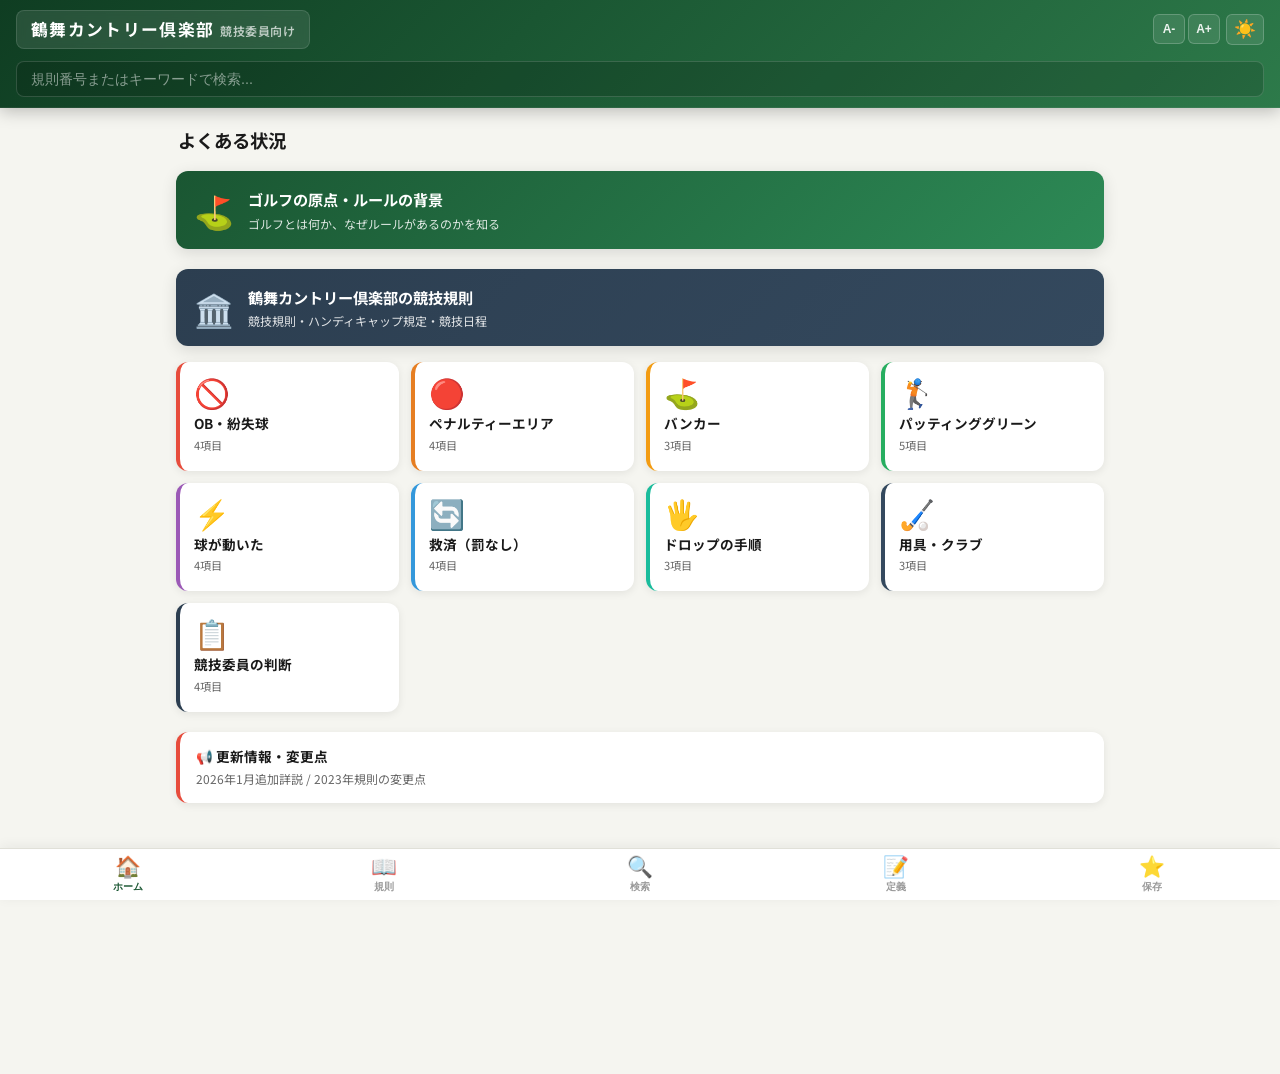
==== commit a01982b7: "鶴舞CC競技規則セクション追加（競技規則・HDCP規定・競技日程） 冊子の内容を3分類でアプリに組み込み。 ホーム画面にバナー追加、モーダルで階層表示。  Co-Authored-By: Claude" ====
--- a/index.html
+++ b/index.html
@@ -13,7 +13,7 @@
   <link rel="preconnect" href="https://fonts.googleapis.com">
   <link rel="preconnect" href="https://fonts.gstatic.com" crossorigin>
   <link href="https://fonts.googleapis.com/css2?family=Noto+Sans+JP:wght@400;600;700;800&display=swap" rel="stylesheet">
-  <link rel="stylesheet" href="css/style.css?v=8">
+  <link rel="stylesheet" href="css/style.css?v=9">
 </head>
 <body>
   <!-- Header -->
@@ -147,9 +147,10 @@
     </button>
   </nav>
 
-  <script src="js/data.js?v=7"></script>
-  <script src="js/quickguide.js?v=7"></script>
-  <script src="js/search.js?v=7"></script>
-  <script src="js/app.js?v=7"></script>
+  <script src="js/data.js?v=8"></script>
+  <script src="js/quickguide.js?v=8"></script>
+  <script src="js/club-rules.js?v=8"></script>
+  <script src="js/search.js?v=8"></script>
+  <script src="js/app.js?v=8"></script>
 </body>
 </html>
--- a/css/style.css
+++ b/css/style.css
@@ -397,6 +397,189 @@
   opacity: 0.85;
 }
 
+/* Club rules link on home */
+.home-clubrules-link {
+  display: flex;
+  align-items: center;
+  gap: 14px;
+  margin-bottom: 16px;
+  padding: 16px 18px;
+  background: linear-gradient(135deg, #2c3e50 0%, #34495e 100%);
+  border-radius: var(--radius);
+  box-shadow: var(--shadow-lg);
+  cursor: pointer;
+  -webkit-tap-highlight-color: transparent;
+  color: white;
+  transition: transform 0.15s;
+}
+
+.home-clubrules-link:active {
+  transform: scale(0.98);
+}
+
+/* Club rules page styles */
+.clubrules-categories {
+  display: flex;
+  flex-direction: column;
+  gap: 12px;
+}
+
+.clubrules-cat-card {
+  display: flex;
+  align-items: center;
+  gap: 14px;
+  background: var(--bg-card);
+  border-radius: var(--radius);
+  padding: 18px 16px;
+  box-shadow: var(--shadow);
+  cursor: pointer;
+  transition: transform 0.15s;
+  -webkit-tap-highlight-color: transparent;
+}
+
+.clubrules-cat-card:active {
+  transform: scale(0.98);
+}
+
+.clubrules-cat-icon {
+  font-size: 1.8rem;
+  line-height: 1;
+}
+
+.clubrules-cat-info {
+  flex: 1;
+}
+
+.clubrules-cat-title {
+  font-size: 0.95rem;
+  font-weight: 700;
+  color: var(--text);
+}
+
+.clubrules-cat-count {
+  font-size: 0.72rem;
+  color: var(--text-secondary);
+  margin-top: 2px;
+}
+
+.clubrules-cat-arrow {
+  color: var(--text-muted);
+  font-size: 0.8rem;
+}
+
+.clubrules-items {
+  display: flex;
+  flex-direction: column;
+  gap: 8px;
+}
+
+.clubrules-item {
+  display: flex;
+  align-items: center;
+  justify-content: space-between;
+  background: var(--bg-card);
+  border-radius: var(--radius-sm);
+  padding: 14px 16px;
+  box-shadow: var(--shadow);
+  cursor: pointer;
+  transition: transform 0.15s;
+  -webkit-tap-highlight-color: transparent;
+}
+
+.clubrules-item:active {
+  transform: scale(0.98);
+}
+
+.clubrules-item-title {
+  font-size: 0.9rem;
+  font-weight: 600;
+  color: var(--text);
+}
+
+.clubrules-item-arrow {
+  color: var(--text-muted);
+  font-size: 0.75rem;
+}
+
+.clubrules-detail {
+  font-size: 0.82rem;
+  color: var(--text);
+  line-height: 1.8;
+  white-space: pre-line;
+}
+
+.clubrules-detail ul {
+  list-style: disc;
+  padding-left: 20px;
+  margin: 8px 0;
+}
+
+.clubrules-detail ul li {
+  margin-bottom: 4px;
+  white-space: normal;
+}
+
+.club-rule-sub {
+  font-size: 0.85rem;
+  font-weight: 700;
+  color: var(--primary);
+  margin: 16px 0 8px;
+  white-space: normal;
+}
+
+.club-rule-table {
+  width: 100%;
+  border-collapse: collapse;
+  font-size: 0.75rem;
+  margin: 10px 0;
+  white-space: normal;
+}
+
+.club-rule-table th,
+.club-rule-table td {
+  border: 1px solid var(--border);
+  padding: 6px 8px;
+  text-align: left;
+}
+
+.club-rule-table th {
+  background: var(--primary);
+  color: white;
+  font-weight: 600;
+  font-size: 0.7rem;
+}
+
+.club-rule-table td {
+  background: var(--bg-card);
+}
+
+[data-theme="dark"] .club-rule-table th {
+  background: var(--primary-dark);
+}
+
+.schedule-list {
+  list-style: none !important;
+  padding-left: 0 !important;
+}
+
+.schedule-list li {
+  padding: 4px 0;
+  border-bottom: 1px solid var(--border);
+  white-space: normal !important;
+  font-size: 0.8rem;
+}
+
+.schedule-list li:last-child {
+  border-bottom: none;
+}
+
+.sch-date {
+  display: inline-block;
+  min-width: 48px;
+  font-weight: 700;
+  color: var(--primary);
+}
+
 /* Updates link at bottom of home */
 .home-updates-link {
   display: block;
